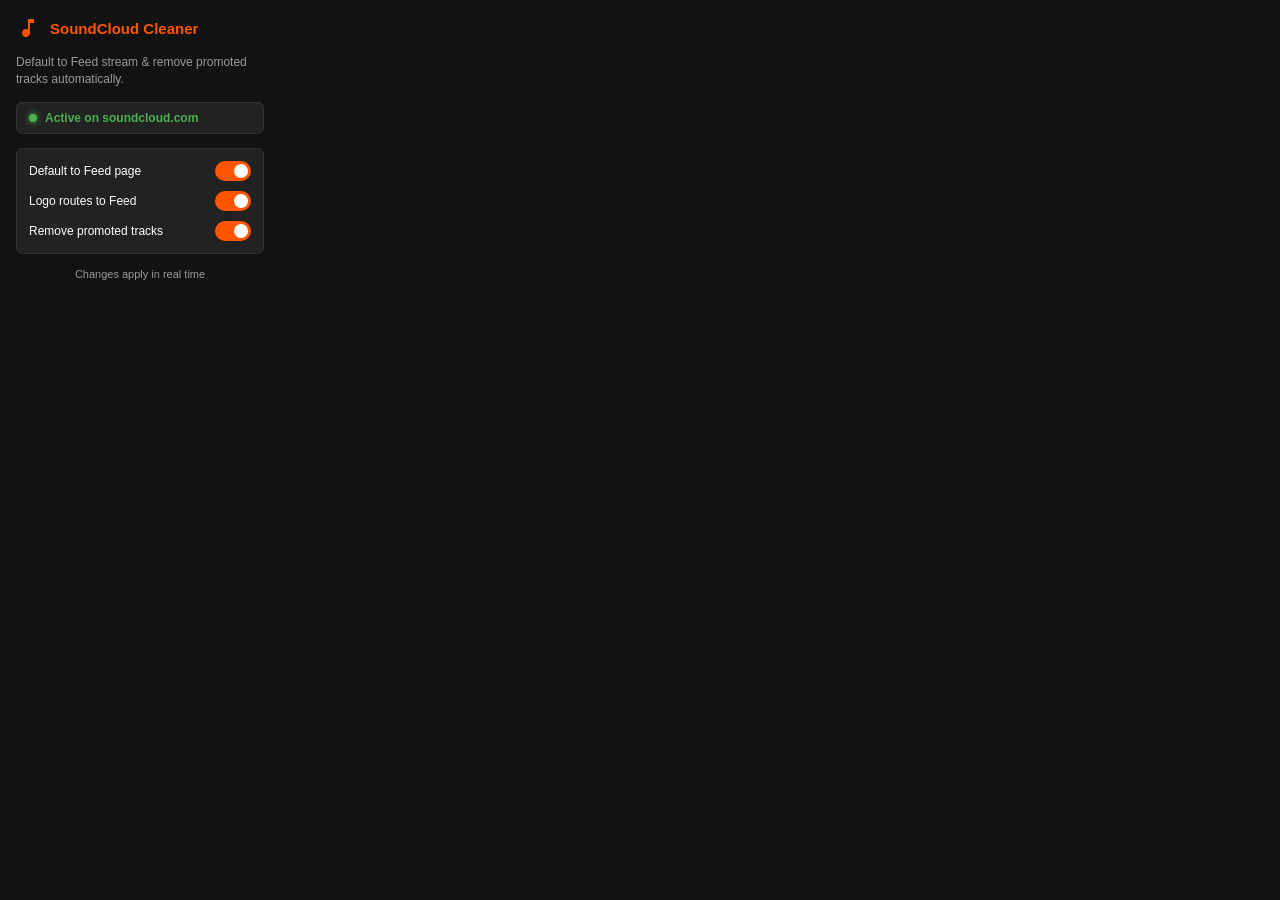
==== extensions/SoundCloudFeedDefault/popup.html @ e20627ab "Add SoundCloud Feed Default and Promoted Track Cleaner extension Co-authored-by: to-the-sun <4305621" ====
<!DOCTYPE html>
<html lang="en">
<head>
  <meta charset="UTF-8">
  <meta name="viewport" content="width=device-width, initial-scale=1.0">
  <title>SoundCloud Feed Default</title>
  <style>
    :root {
      --sc-orange: #ff5500;
      --sc-dark: #121212;
      --sc-card: #222222;
      --sc-text: #ffffff;
      --sc-muted: #999999;
      --sc-border: #333333;
    }

    * {
      box-sizing: border-box;
    }

    body {
      width: 280px;
      margin: 0;
      padding: 16px;
      font-family: -apple-system, BlinkMacSystemFont, "Segoe UI", Roboto, Helvetica, Arial, sans-serif;
      background-color: var(--sc-dark);
      color: var(--sc-text);
    }

    .header {
      display: flex;
      align-items: center;
      gap: 10px;
      margin-bottom: 14px;
    }

    .logo-icon {
      width: 24px;
      height: 24px;
      fill: var(--sc-orange);
    }

    h2 {
      margin: 0;
      font-size: 15px;
      font-weight: 700;
      color: var(--sc-orange);
    }

    .subtitle {
      margin: 0 0 14px 0;
      font-size: 12px;
      line-height: 1.4;
      color: var(--sc-muted);
    }

    .status-badge {
      display: flex;
      align-items: center;
      gap: 8px;
      font-size: 12px;
      font-weight: 600;
      color: #4caf50;
      background: var(--sc-card);
      padding: 8px 12px;
      border-radius: 6px;
      border: 1px solid var(--sc-border);
      margin-bottom: 14px;
    }

    .status-dot {
      width: 8px;
      height: 8px;
      border-radius: 50%;
      background-color: #4caf50;
      box-shadow: 0 0 6px #4caf50;
    }

    .settings-list {
      display: flex;
      flex-direction: column;
      gap: 10px;
      background: var(--sc-card);
      border: 1px solid var(--sc-border);
      border-radius: 6px;
      padding: 12px;
    }

    .setting-item {
      display: flex;
      align-items: center;
      justify-content: space-between;
      gap: 8px;
      cursor: pointer;
    }

    .setting-label {
      font-size: 12px;
      font-weight: 500;
      user-select: none;
    }

    /* Modern toggle switch */
    .switch {
      position: relative;
      display: inline-block;
      width: 36px;
      height: 20px;
      flex-shrink: 0;
    }

    .switch input {
      opacity: 0;
      width: 0;
      height: 0;
    }

    .slider {
      position: absolute;
      cursor: pointer;
      top: 0;
      left: 0;
      right: 0;
      bottom: 0;
      background-color: #444;
      transition: .2s ease-in-out;
      border-radius: 20px;
    }

    .slider:before {
      position: absolute;
      content: "";
      height: 14px;
      width: 14px;
      left: 3px;
      bottom: 3px;
      background-color: #fff;
      transition: .2s ease-in-out;
      border-radius: 50%;
    }

    input:checked + .slider {
      background-color: var(--sc-orange);
    }

    input:checked + .slider:before {
      transform: translateX(16px);
    }

    .footer {
      margin-top: 14px;
      font-size: 11px;
      color: var(--sc-muted);
      text-align: center;
    }
  </style>
</head>
<body>
  <div class="header">
    <svg class="logo-icon" viewBox="0 0 24 24">
      <path d="M12 3v10.55c-.59-.34-1.27-.55-2-.55-2.21 0-4 1.79-4 4s1.79 4 4 4 4-1.79 4-4V7h4V3h-6z"/>
    </svg>
    <h2>SoundCloud Cleaner</h2>
  </div>
  <p class="subtitle">Default to Feed stream & remove promoted tracks automatically.</p>

  <div class="status-badge">
    <span class="status-dot"></span>
    <span>Active on soundcloud.com</span>
  </div>

  <div class="settings-list">
    <label class="setting-item" for="defaultToFeed">
      <span class="setting-label">Default to Feed page</span>
      <span class="switch">
        <input type="checkbox" id="defaultToFeed" checked>
        <span class="slider"></span>
      </span>
    </label>

    <label class="setting-item" for="routeLogoToFeed">
      <span class="setting-label">Logo routes to Feed</span>
      <span class="switch">
        <input type="checkbox" id="routeLogoToFeed" checked>
        <span class="slider"></span>
      </span>
    </label>

    <label class="setting-item" for="removePromotedTracks">
      <span class="setting-label">Remove promoted tracks</span>
      <span class="switch">
        <input type="checkbox" id="removePromotedTracks" checked>
        <span class="slider"></span>
      </span>
    </label>
  </div>

  <div class="footer">Changes apply in real time</div>

  <script src="popup.js"></script>
</body>
</html>
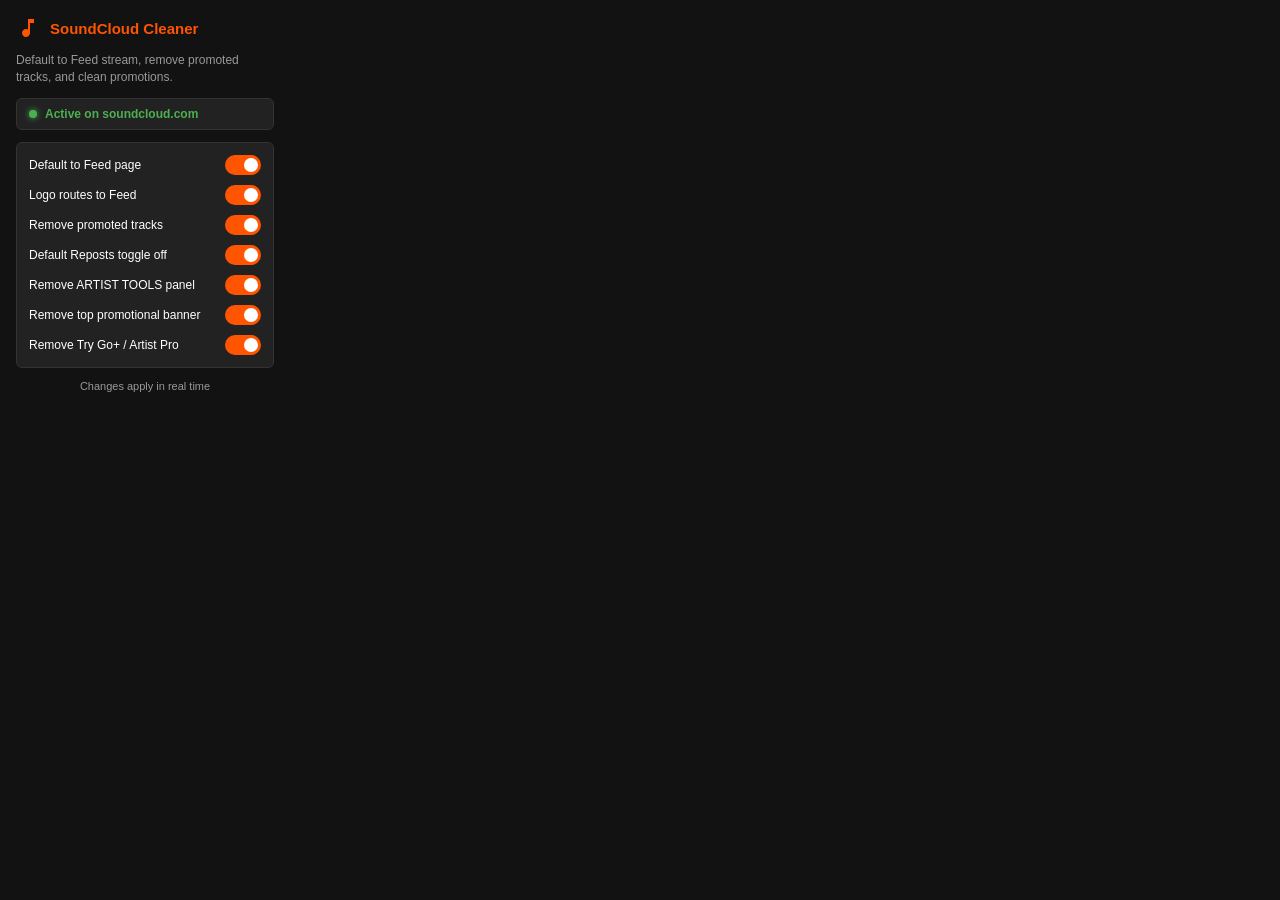
==== commit d27d745f: "Clean SoundCloud feed: default to feed, reposts off, and remove ads Co-authored-by: to-the-sun <4305" ====
--- a/extensions/SoundCloudFeedDefault/popup.html
+++ b/extensions/SoundCloudFeedDefault/popup.html
@@ -19,7 +19,7 @@
     }
 
     body {
-      width: 280px;
+      width: 290px;
       margin: 0;
       padding: 16px;
       font-family: -apple-system, BlinkMacSystemFont, "Segoe UI", Roboto, Helvetica, Arial, sans-serif;
@@ -31,7 +31,7 @@
       display: flex;
       align-items: center;
       gap: 10px;
-      margin-bottom: 14px;
+      margin-bottom: 12px;
     }
 
     .logo-icon {
@@ -48,7 +48,7 @@
     }
 
     .subtitle {
-      margin: 0 0 14px 0;
+      margin: 0 0 12px 0;
       font-size: 12px;
       line-height: 1.4;
       color: var(--sc-muted);
@@ -65,7 +65,7 @@
       padding: 8px 12px;
       border-radius: 6px;
       border: 1px solid var(--sc-border);
-      margin-bottom: 14px;
+      margin-bottom: 12px;
     }
 
     .status-dot {
@@ -148,7 +148,7 @@
     }
 
     .footer {
-      margin-top: 14px;
+      margin-top: 12px;
       font-size: 11px;
       color: var(--sc-muted);
       text-align: center;
@@ -162,7 +162,7 @@
     </svg>
     <h2>SoundCloud Cleaner</h2>
   </div>
-  <p class="subtitle">Default to Feed stream & remove promoted tracks automatically.</p>
+  <p class="subtitle">Default to Feed stream, remove promoted tracks, and clean promotions.</p>
 
   <div class="status-badge">
     <span class="status-dot"></span>
@@ -193,6 +193,38 @@
         <span class="slider"></span>
       </span>
     </label>
+
+    <label class="setting-item" for="defaultRepostsOff">
+      <span class="setting-label">Default Reposts toggle off</span>
+      <span class="switch">
+        <input type="checkbox" id="defaultRepostsOff" checked>
+        <span class="slider"></span>
+      </span>
+    </label>
+
+    <label class="setting-item" for="removeArtistTools">
+      <span class="setting-label">Remove ARTIST TOOLS panel</span>
+      <span class="switch">
+        <input type="checkbox" id="removeArtistTools" checked>
+        <span class="slider"></span>
+      </span>
+    </label>
+
+    <label class="setting-item" for="removeTopBanner">
+      <span class="setting-label">Remove top promotional banner</span>
+      <span class="switch">
+        <input type="checkbox" id="removeTopBanner" checked>
+        <span class="slider"></span>
+      </span>
+    </label>
+
+    <label class="setting-item" for="removeUpsellLinks">
+      <span class="setting-label">Remove Try Go+ / Artist Pro</span>
+      <span class="switch">
+        <input type="checkbox" id="removeUpsellLinks" checked>
+        <span class="slider"></span>
+      </span>
+    </label>
   </div>
 
   <div class="footer">Changes apply in real time</div>
